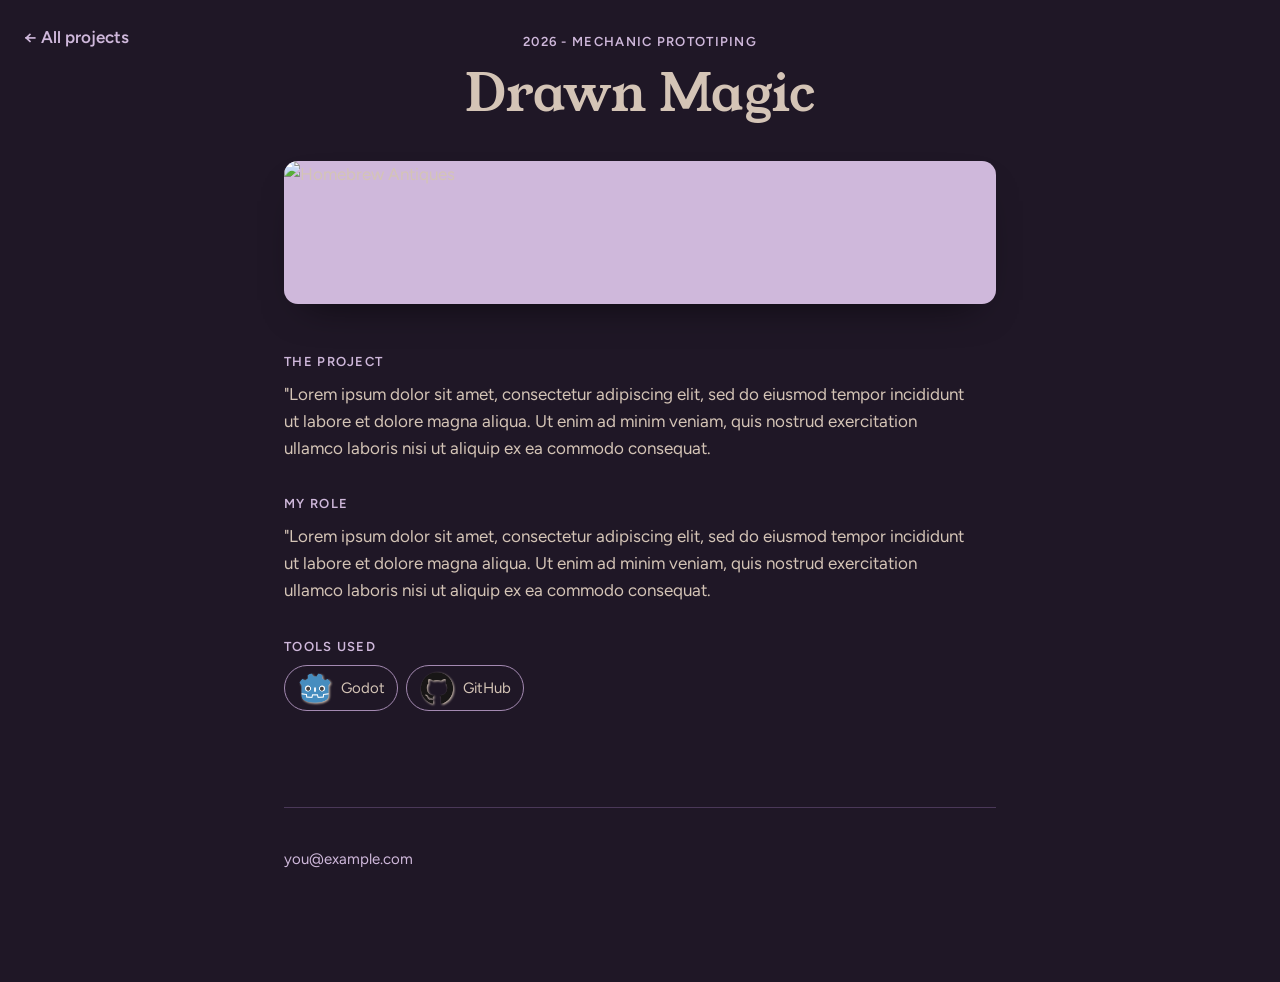
==== drawn-magic.html @ ea66276a "Deleted all the whimsy + added actual projects Now this is a portfolio" ====
<!DOCTYPE html>
<html lang="en">
<head>
<meta charset="utf-8">
<meta name="viewport" content="width=device-width, initial-scale=1">
<title>Drawn Magic</title>
<link rel="preconnect" href="https://fonts.googleapis.com">
<link rel="preconnect" href="https://fonts.gstatic.com" crossorigin>
<link href="https://fonts.googleapis.com/css2?family=Figtree:wght@400;500;600&family=Young+Serif&display=swap" rel="stylesheet">
<link rel="stylesheet" href="style.css">
<link rel="stylesheet" href="project.css">
</head>
<body>
  <main class="page project-page">
    <a class="back" href="index.html">← All projects</a>

    <header class="project-header">
      <p class="meta">2026 - Mechanic Prototiping</p>
      <h1>Drawn Magic</h1>
    </header>

    <figure class="hero">
      <img src="images/project1.PNG" alt="Homebrew Antiques">
    </figure>

    <section class="detail">
      <h3>The project</h3>
      <p>"Lorem ipsum dolor sit amet, consectetur adipiscing elit, sed do eiusmod tempor incididunt ut
        labore et dolore magna aliqua. Ut enim ad minim veniam, quis nostrud exercitation ullamco laboris nisi
        ut aliquip ex ea commodo consequat.</p>
    </section>

    <section class="detail">
      <h3>My role</h3>
      <p>"Lorem ipsum dolor sit amet, consectetur adipiscing elit, sed do eiusmod tempor incididunt ut
        labore et dolore magna aliqua. Ut enim ad minim veniam, quis nostrud exercitation ullamco laboris nisi
        ut aliquip ex ea commodo consequat.</p>
    </section>

    <section class="detail">
      <h3>Tools used</h3>
      <ul class="tools">
        <li><img src="icons/Godot.png" alt="">Godot</li>
        <li><img src="icons/GitHub.png" alt="">GitHub</li>
      </ul>
    </section>

    <footer class="site-footer">
      <p>you@example.com</p>
    </footer>
  </main>
</body>
</html>
---- style.css ----
:root {
    --sand: #d4c4b6;
    --tan: #b29279;
    --lilac: #cfb8db;
    --mauve: #a48ab2;
    --plum: #7e608e;
    --ink: #2b2033;       /* derived: dark text */
    --plum-deep: #4f3860; /* derived: readable accent text on sand */
    --font-display: "Young Serif", Georgia, "Times New Roman", serif;
    --font-body: "Figtree", system-ui, -apple-system, "Segoe UI", sans-serif;

    --bg: #1f1726;
    --text: var(--sand);
    --accent-text: var(--lilac);
    --accent: var(--mauve);
    --rule: #4a3858;
    --shadow: rgba(0, 0, 0, 0.7);
    color-scheme: dark;
}

:root[data-theme="light"] {
    --bg: var(--sand);
    --text: var(--ink);
    --accent-text: var(--plum-deep);
    --accent: var(--plum);
    --rule: var(--tan);
    --shadow: rgba(79, 56, 96, 0.6);
    color-scheme: light;
}

* { box-sizing: border-box; }

html { -webkit-text-size-adjust: 100%; }

body {
    margin: 0;
    background: var(--bg);
    color: var(--text);
    font-family: var(--font-body);
    font-size: 1.0625rem;
    line-height: 1.6;
}

.page {
    max-width: 1040px;
    margin: 0 auto;
    padding: 72px 24px 96px;
}

/*Header*/
.site-header { margin-bottom: 72px; }

.eyebrow {
    margin: 0 0 12px;
    font-size: 0.8125rem;
    font-weight: 600;
    letter-spacing: 0.14em;
    text-transform: uppercase;
    color: var(--accent-text);
}

h1 {
    margin: 0;
    font-family: var(--font-display);
    font-weight: 400;
    font-size: clamp(2.5rem, 7vw, 4.5rem);
    line-height: 1.05;
    text-wrap: balance;
    color: var(--text);
}

.site-header::after {
    content: "";
    display: block;
    width: 72px;
    height: 6px;
    margin-top: 28px;
    border-radius: 3px;
    background: var(--accent);
}

/*Projects*/
.projects {
    display: flex;
    flex-direction: column;
    gap: 80px;
    margin: 0;
    padding: 0;
    list-style: none;
}

.project {
    display: grid;
    grid-template-columns: 360px minmax(0, 1fr);   /* image first, then text */
    align-items: center;
    gap: 48px;
}

.project:nth-child(even) {
    grid-template-columns: minmax(0, 1fr) 360px;   /* text first, then image */
}
.detail { margin-bottom: 12px; }

.detail h3 {
    display: inline;
    margin: 0 8px 0 0;
    font-size: 0.8125rem;
    font-weight: 600;
    letter-spacing: 0.1em;
    text-transform: uppercase;
    color: var(--accent-text);
}

.detail p { display: inline; margin: 0; }


.tools li {
    display: flex;
    align-items: center;
    gap: 8px;
}

.tools img {
    width: 36px;
    height: 36px;
    padding: 1px;
    border-radius: 4px;
    object-fit: contain;
    filter:
        drop-shadow(1px 1px 1px var(--sand))
}

.tools {
    display: flex;
    flex-wrap: wrap;
    gap: 8px;
    margin: 0;
    padding: 0;
    list-style: none;
}

.tools li {
    padding: 4px 12px;
    border: 1px solid var(--accent);
    border-radius: 999px;
    font-size: 0.9375rem;
}

/* Flipped rows: keep the tools against the image (right side) */
.project:nth-child(even) .tools { justify-content: flex-end; }
/*Odd rows: [image][text]*/
.project .text { text-align: left; }

/*Even rows: [text][image]*/
.project:nth-child(even) .shot { order: 2; }
.project:nth-child(even) .text { text-align: right; }

.shot {
    margin: 0;
    overflow: hidden;
    border-radius: 14px;
    background: var(--lilac);
    box-shadow: 0 18px 40px -22px var(--shadow);
    aspect-ratio: 1 / 1;
}

/*inline <svg> or <img>*/
.shot > * {
    display: block;
    width: 100%;
    height: 100%;
    object-fit: cover;
}

.meta {
    margin: 0 0 10px;
    font-size: 0.8125rem;
    font-weight: 600;
    letter-spacing: 0.1em;
    text-transform: uppercase;
    color: var(--accent-text);
}

h2 {
    margin: 0 0 14px;
    font-family: var(--font-display);
    font-weight: 400;
    font-size: clamp(1.5rem, 3vw, 2rem);
    line-height: 1.2;
    text-wrap: balance;
}

.text p { margin: 0 0 20px; max-width: 46ch; }
.project:nth-child(even) .text p { margin-left: auto; }

.link {
    display: inline-block;
    padding: 4px 0;
    font-weight: 600;
    color: var(--accent-text);
    text-decoration: none;
    border-bottom: 2px solid var(--accent);
    transition: color 0.15s ease, border-color 0.15s ease;
}
.link:hover { color: var(--text); border-color: var(--text); }
.link:focus-visible,
.link:focus {
    outline: 3px solid var(--accent);
    outline-offset: 4px;
    border-radius: 2px;
}

/*Links: stacked one under the other*/
.links {
    display: flex;
    flex-direction: column;
    align-items: flex-start;
    gap: 6px;
}

/*Flipped rows: links sit on the right, next to the image*/
.project:nth-child(even) .links { align-items: flex-end; }

/*Footer*/
.site-footer {
    margin-top: 96px;
    padding-top: 24px;
    border-top: 1px solid var(--rule);
    font-size: 0.9375rem;
    color: var(--accent-text);
}

/*Phone: stack, image on top, text aligned left*/
@media (max-width: 720px) {
    .page { padding: 48px 50px 72px; }
    .site-header { margin-bottom: 48px; }
    .projects { gap: 56px; }
    .project,
    .project:nth-child(even) {
      grid-template-columns: minmax(0, 1fr);
      gap: 20px;
    }
    .project:nth-child(even) .shot { order: 0; }
    .project:nth-child(even) .text { text-align: left; }
    .project:nth-child(even) .text p { margin-left: 0; }
    .project:nth-child(even) .tools { justify-content: flex-start; }
    .project:nth-child(even) .links { align-items: flex-start; }
}

@media (prefers-reduced-motion: reduce) {
    .link { transition: none; }
}
---- project.css ----
/*Project pages (used together with style.css)*/
.project-page {
    max-width: 760px;
    padding-top: 32px;   /* was 72px from style.css; use 0 for completely flush */
}

.back {
    position: absolute;
    top: 24px;
    left: 24px;
    font-weight: 600;
    color: var(--accent-text);
    text-decoration: none;
}
.back:hover { color: var(--text); }
.back:focus-visible {
    outline: 3px solid var(--accent);
    outline-offset: 4px;
    border-radius: 2px;
}

.project-header {
    margin-bottom: 40px;
    text-align: center;
}
.project-header .meta { margin-bottom: 14px; }
.project-header h1 { font-size: clamp(2rem, 6vw, 3.25rem); }

/*Main image: shown in full, never cropped. Change max-width to resize it.*/
.hero {
    max-width: 100%;
    margin: 0 auto 48px;
    overflow: hidden;
    border-radius: 14px;
    background: var(--lilac);
    box-shadow: 0 18px 40px -22px var(--shadow);
}

.hero img {
    display: block;
    width: 100%;
    aspect-ratio: 5 / 1;
    object-fit: cover;
}

/*Sections: title above the text on project pages*/
.project-page .detail { margin-bottom: 32px; }
.project-page .detail h3 { display: block; margin: 0 0 8px; }
.project-page .detail p { display: block; max-width: 62ch; }

@media (max-width: 720px) {
    .back {
        position: static;
        display: inline-block;
        margin-bottom: 24px;
    }
}
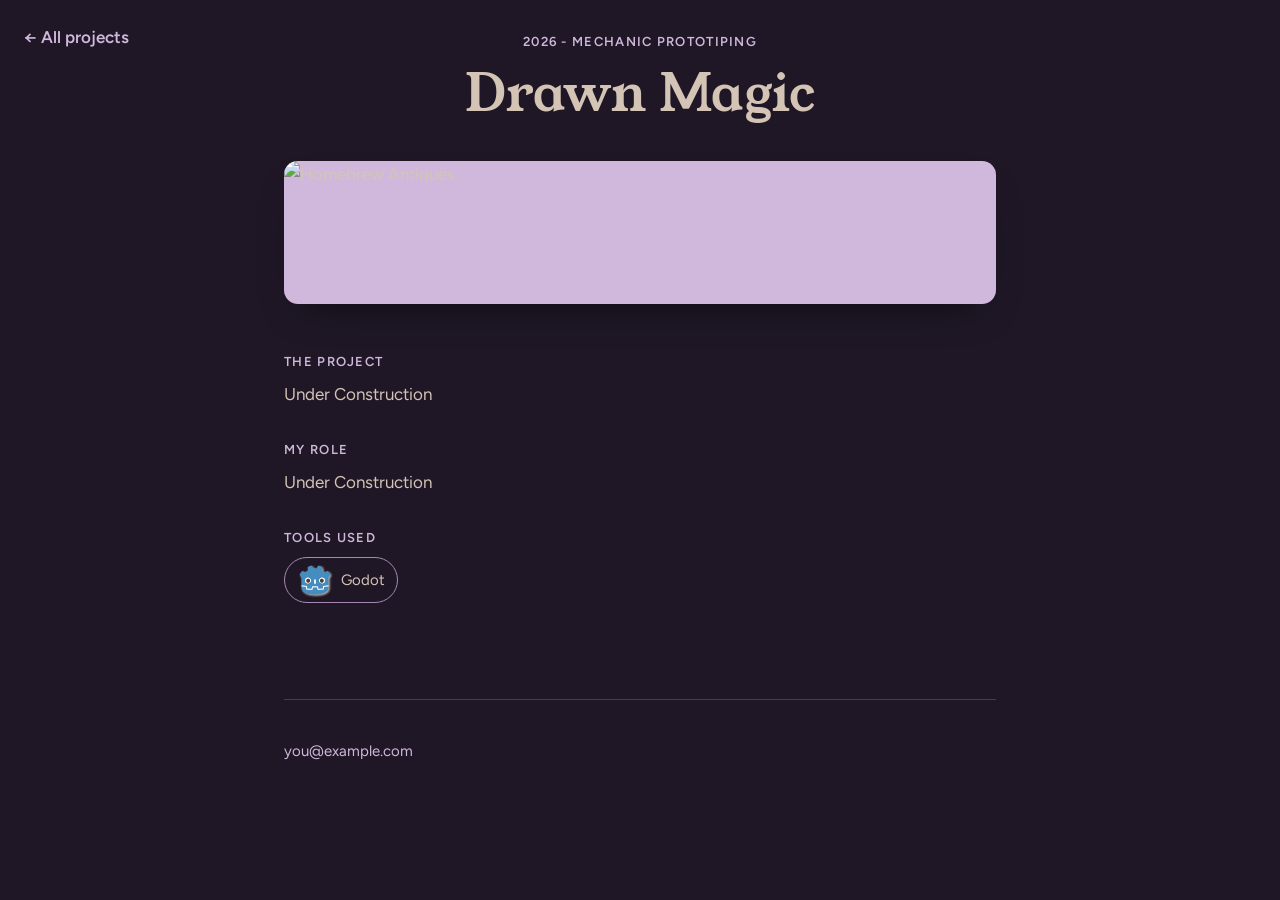
==== commit d8ef9c6b: "Changed the lorem ipsum into "Under Construction"" ====
--- a/drawn-magic.html
+++ b/drawn-magic.html
@@ -25,23 +25,18 @@
 
     <section class="detail">
       <h3>The project</h3>
-      <p>"Lorem ipsum dolor sit amet, consectetur adipiscing elit, sed do eiusmod tempor incididunt ut
-        labore et dolore magna aliqua. Ut enim ad minim veniam, quis nostrud exercitation ullamco laboris nisi
-        ut aliquip ex ea commodo consequat.</p>
+      <p>Under Construction</p>
     </section>
 
     <section class="detail">
       <h3>My role</h3>
-      <p>"Lorem ipsum dolor sit amet, consectetur adipiscing elit, sed do eiusmod tempor incididunt ut
-        labore et dolore magna aliqua. Ut enim ad minim veniam, quis nostrud exercitation ullamco laboris nisi
-        ut aliquip ex ea commodo consequat.</p>
+      <p>Under Construction</p>
     </section>
 
     <section class="detail">
       <h3>Tools used</h3>
       <ul class="tools">
         <li><img src="icons/Godot.png" alt="">Godot</li>
-        <li><img src="icons/GitHub.png" alt="">GitHub</li>
       </ul>
     </section>
 
--- a/style.css
+++ b/style.css
@@ -77,6 +77,30 @@
     margin-top: 28px;
     border-radius: 3px;
     background: var(--accent);
+}
+
+.contacts {
+    display: flex;
+    flex-wrap: wrap;
+    gap: 8px 24px;
+    margin: 20px 0 0;
+    padding: 0;
+    list-style: none;
+}
+
+.contacts a {
+    font-weight: 600;
+    color: var(--accent-text);
+    text-decoration: none;
+    border-bottom: 2px solid var(--accent);
+}
+
+.contacts a:hover { color: var(--text); border-color: var(--text); }
+
+.contacts a:focus-visible {
+    outline: 3px solid var(--accent);
+    outline-offset: 4px;
+    border-radius: 2px;
 }
 
 /*Projects*/
